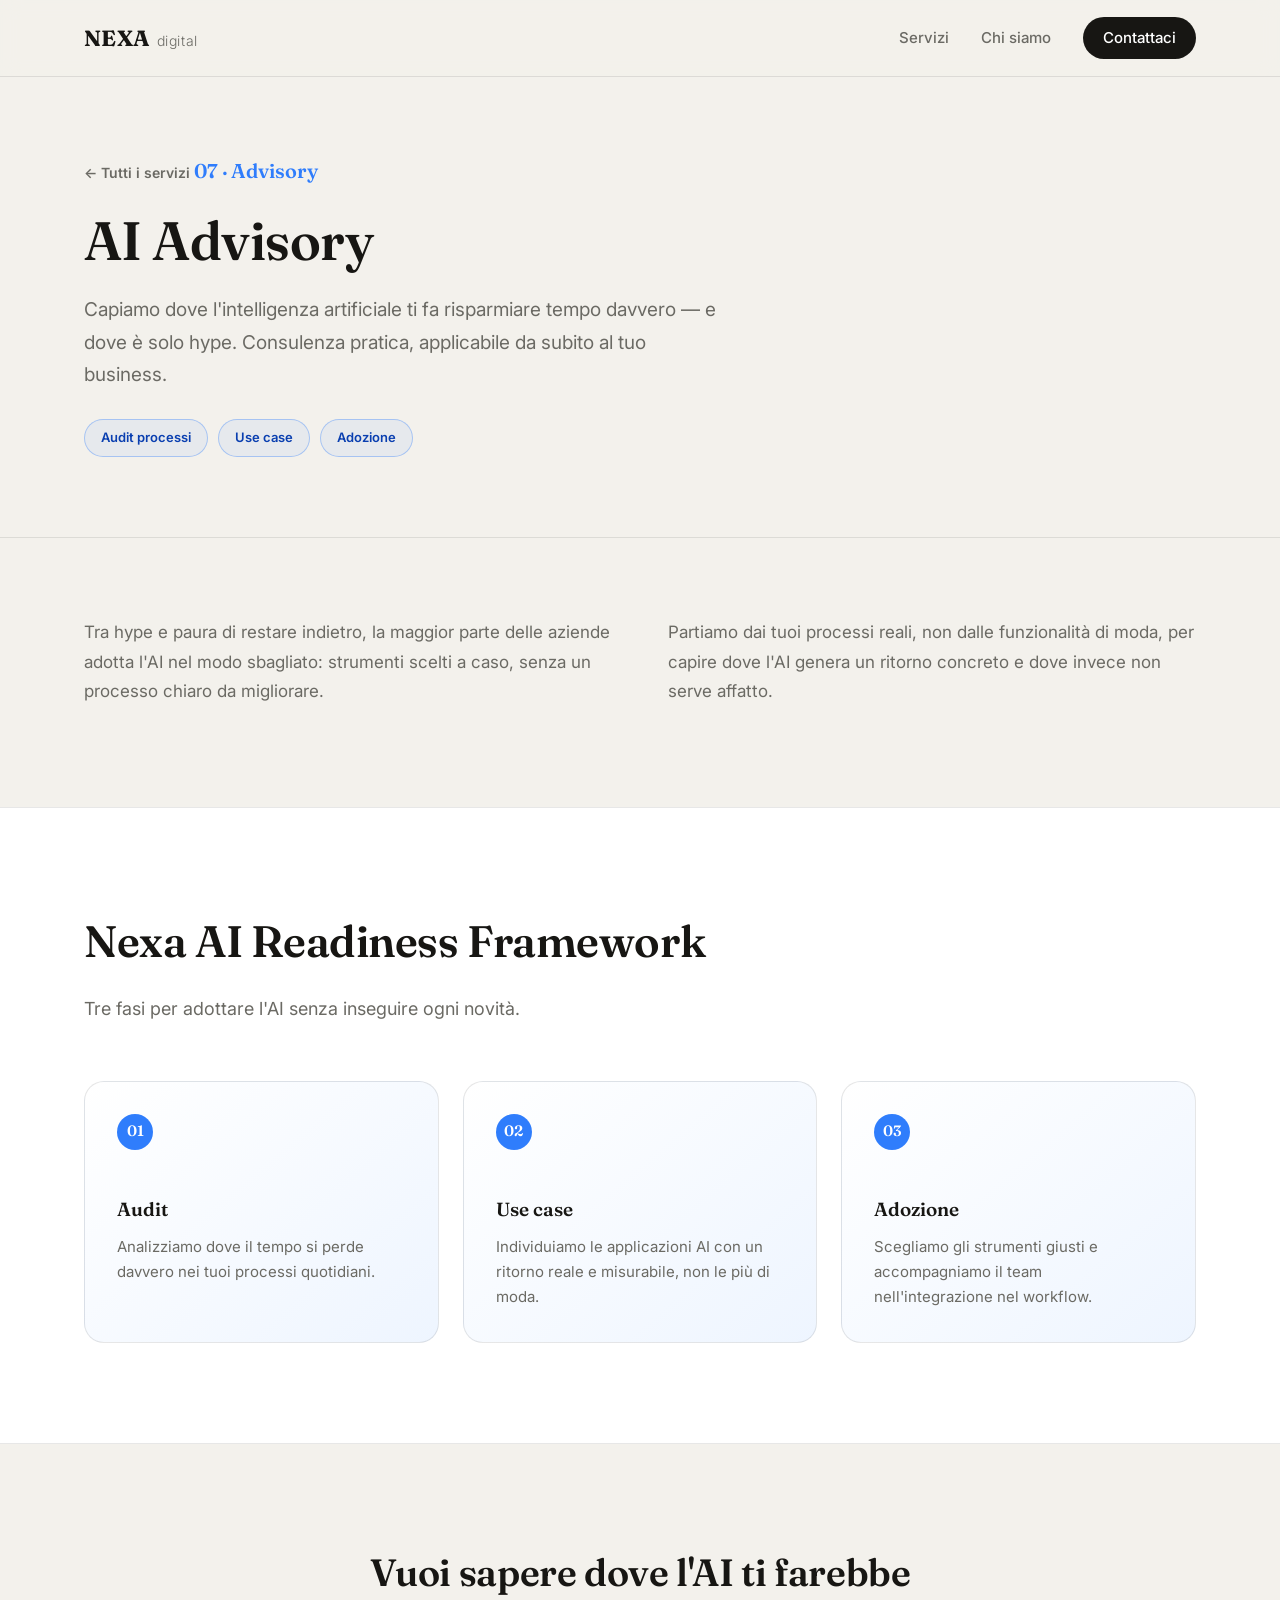
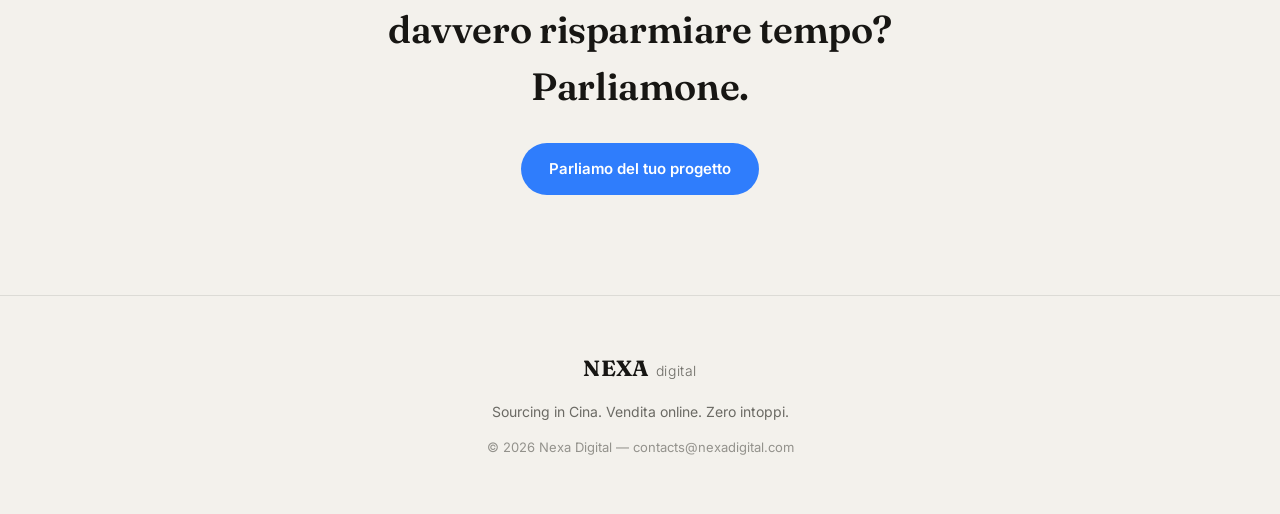
==== servizi/ai-advisory.html @ 4683d0ed "Blue palette, full-screen hero blob, and dedicated service pages Switch accent palette from orange t" ====
<!DOCTYPE html>
<html lang="it">
<head>
<meta charset="UTF-8">
<meta name="viewport" content="width=device-width, initial-scale=1.0">
<title>AI Advisory — Nexa Digital</title>
<meta name="description" content="Capiamo dove l'intelligenza artificiale ti fa risparmiare tempo davvero, e dove è solo hype. Scopri il Nexa AI Readiness Framework.">
<link rel="preconnect" href="https://fonts.googleapis.com">
<link rel="preconnect" href="https://fonts.gstatic.com" crossorigin>
<link href="https://fonts.googleapis.com/css2?family=Fraunces:opsz,wght@9..144,300;9..144,500;9..144,600;9..144,700&family=Inter:wght@300;400;500;600;700;800&display=swap" rel="stylesheet">
<link rel="stylesheet" href="../style.css">
</head>
<body>

<header class="site-header">
  <div class="container header-inner">
    <a href="../index.html" class="logo">
      <span class="logo-main">NEXA</span><span class="logo-sub">digital</span>
    </a>
    <nav class="nav">
      <a href="../index.html#servizi">Servizi</a>
      <a href="../index.html#chi-siamo">Chi siamo</a>
      <a href="../index.html#contatti" class="nav-cta">Contattaci</a>
    </nav>
    <button class="nav-toggle" aria-label="Apri menu" aria-expanded="false">
      <span></span><span></span><span></span>
    </button>
  </div>
</header>

<main>

  <section class="page-hero">
    <div class="container">
      <a href="../index.html#servizi" class="back-link">&larr; Tutti i servizi</a>
      <span class="service-num">07 · Advisory</span>
      <h1>AI Advisory</h1>
      <p class="page-hero-lead">Capiamo dove l'intelligenza artificiale ti fa risparmiare tempo davvero — e dove è solo hype. Consulenza pratica, applicabile da subito al tuo business.</p>
      <div class="service-tags">
        <span class="tag">Audit processi</span>
        <span class="tag">Use case</span>
        <span class="tag">Adozione</span>
      </div>
    </div>
  </section>

  <section class="intro">
    <div class="container intro-grid">
      <p>Tra hype e paura di restare indietro, la maggior parte delle aziende adotta l'AI nel modo sbagliato: strumenti scelti a caso, senza un processo chiaro da migliorare.</p>
      <p>Partiamo dai tuoi processi reali, non dalle funzionalità di moda, per capire dove l'AI genera un ritorno concreto e dove invece non serve affatto.</p>
    </div>
  </section>

  <section class="framework">
    <div class="container">
      <h2 class="framework-name">Nexa AI Readiness Framework</h2>
      <p class="framework-intro">Tre fasi per adottare l'AI senza inseguire ogni novità.</p>
      <div class="phase-grid">
        <div class="phase-card">
          <span class="phase-step">01</span>
          <h4>Audit</h4>
          <p>Analizziamo dove il tempo si perde davvero nei tuoi processi quotidiani.</p>
        </div>
        <div class="phase-card">
          <span class="phase-step">02</span>
          <h4>Use case</h4>
          <p>Individuiamo le applicazioni AI con un ritorno reale e misurabile, non le più di moda.</p>
        </div>
        <div class="phase-card">
          <span class="phase-step">03</span>
          <h4>Adozione</h4>
          <p>Scegliamo gli strumenti giusti e accompagniamo il team nell'integrazione nel workflow.</p>
        </div>
      </div>
    </div>
  </section>

  <section class="cta-band">
    <div class="container">
      <h2>Vuoi sapere dove l'AI ti farebbe davvero risparmiare tempo? Parliamone.</h2>
      <a href="../index.html#contatti" class="btn btn-primary">Parliamo del tuo progetto</a>
    </div>
  </section>

</main>

<footer class="site-footer">
  <div class="container footer-inner">
    <a href="../index.html" class="logo logo-footer">
      <span class="logo-main">NEXA</span><span class="logo-sub">digital</span>
    </a>
    <p class="footer-payoff">Sourcing in Cina. Vendita online. Zero intoppi.</p>
    <p class="footer-meta">© <span id="year"></span> Nexa Digital — contacts@nexadigital.com</p>
  </div>
</footer>

<script src="../script.js"></script>
</body>
</html>
---- style.css ----
:root {
  --bg: #f3f1ec;
  --bg-alt: #ffffff;
  --fg: #171613;
  --fg-muted: #6b6a64;
  --accent: #2f7dfc;
  --accent-2: #6fc3ff;
  --accent-3: #0a3fb0;
  --hero-bg: #071021;
  --border: rgba(23, 22, 19, 0.1);
  --serif: "Fraunces", serif;
  --sans: "Inter", sans-serif;
  --container: 1160px;
}

* { box-sizing: border-box; }

html { scroll-behavior: smooth; }

body {
  margin: 0;
  background: var(--bg);
  color: var(--fg);
  font-family: var(--sans);
  font-weight: 400;
  line-height: 1.5;
  -webkit-font-smoothing: antialiased;
  overflow-x: hidden;
}

.container {
  max-width: var(--container);
  margin: 0 auto;
  padding: 0 24px;
}

h1, h2, h3 {
  font-family: var(--serif);
  font-weight: 600;
  margin: 0;
  letter-spacing: -0.01em;
}

p { margin: 0; color: var(--fg-muted); }

a { color: inherit; text-decoration: none; }

.accent { color: var(--accent); }

.eyebrow {
  font-family: var(--sans);
  font-size: 13px;
  font-weight: 700;
  letter-spacing: 0.14em;
  text-transform: uppercase;
  color: var(--accent);
  margin: 0 0 16px;
}

.section-title {
  font-size: clamp(28px, 4vw, 42px);
  line-height: 1.15;
  max-width: 720px;
  margin-bottom: 0;
}

/* Header */

.site-header {
  position: fixed;
  top: 0;
  left: 0;
  right: 0;
  z-index: 100;
  background: rgba(243, 241, 236, 0.85);
  backdrop-filter: blur(10px);
  border-bottom: 1px solid var(--border);
  transition: background 0.3s ease, border-color 0.3s ease;
}

body.is-home .site-header:not(.scrolled) {
  background: transparent;
  border-bottom-color: transparent;
  backdrop-filter: none;
}

body.is-home .site-header:not(.scrolled) .logo-main,
body.is-home .site-header:not(.scrolled) .nav a:not(.nav-cta) {
  color: #fff;
}

body.is-home .site-header:not(.scrolled) .logo-sub {
  color: rgba(255, 255, 255, 0.65);
}

body.is-home .site-header:not(.scrolled) .nav-cta {
  background: #fff;
  color: var(--fg) !important;
}

body.is-home .site-header:not(.scrolled) .nav-toggle span {
  background: #fff;
}

.header-inner {
  display: flex;
  align-items: center;
  justify-content: space-between;
  height: 76px;
}

.logo {
  display: flex;
  align-items: baseline;
  gap: 6px;
}

.logo-main {
  font-family: var(--serif);
  font-weight: 700;
  font-size: 22px;
  letter-spacing: 0.02em;
}

.logo-sub {
  font-family: var(--sans);
  font-weight: 300;
  font-size: 14px;
  color: var(--fg-muted);
  letter-spacing: 0.04em;
}

.nav {
  display: flex;
  align-items: center;
  gap: 32px;
}

.nav a {
  font-size: 15px;
  font-weight: 500;
  color: var(--fg-muted);
  transition: color 0.2s ease;
}

.nav a:hover { opacity: 0.6; }

.nav-cta {
  color: #fff !important;
  background: var(--fg);
  padding: 10px 20px;
  border-radius: 999px;
  transition: background 0.2s ease;
}

.nav-cta:hover { background: var(--accent); }

.nav-toggle {
  display: none;
  flex-direction: column;
  justify-content: center;
  gap: 5px;
  width: 32px;
  height: 32px;
  background: none;
  border: none;
  cursor: pointer;
}

.nav-toggle span {
  display: block;
  height: 2px;
  background: var(--fg);
  border-radius: 2px;
}

/* Hero */

.hero {
  position: relative;
  min-height: 100vh;
  display: flex;
  align-items: center;
  overflow: hidden;
  background: var(--hero-bg);
  color: #fff;
}

.hero-bg {
  position: absolute;
  inset: 0;
  z-index: 0;
}

.hero-scrim {
  position: absolute;
  inset: 0;
  z-index: 1;
  background: linear-gradient(180deg, rgba(4, 9, 22, 0.35) 0%, rgba(4, 9, 22, 0.55) 55%, rgba(4, 9, 22, 0.85) 100%);
}

.hero-text {
  position: relative;
  z-index: 2;
  max-width: 680px;
  margin: 0 auto;
  padding: 150px 24px 100px;
}

.hero .eyebrow { color: var(--accent-2); }

.hero .accent { color: var(--accent-2); }

.hero h1 {
  font-size: clamp(38px, 5.4vw, 66px);
  line-height: 1.08;
  margin-bottom: 24px;
  color: #fff;
}

.hero-lead {
  font-size: 18px;
  max-width: 520px;
  margin-bottom: 36px;
  color: rgba(255, 255, 255, 0.78);
}

.hero-actions {
  display: flex;
  gap: 16px;
  flex-wrap: wrap;
}

.btn {
  display: inline-flex;
  align-items: center;
  padding: 15px 28px;
  border-radius: 999px;
  font-size: 15px;
  font-weight: 600;
  transition: transform 0.2s ease, background 0.2s ease, color 0.2s ease, border-color 0.2s ease;
}

.btn-primary {
  background: var(--accent);
  color: #fff;
}

.btn-primary:hover { transform: translateY(-2px); background: var(--accent-2); }

.btn-ghost {
  border: 1px solid rgba(255, 255, 255, 0.35);
  color: #fff;
}

.btn-ghost:hover { border-color: #fff; }

.blob {
  position: absolute;
  border-radius: 50%;
  filter: blur(70px);
  opacity: 0.75;
  mix-blend-mode: screen;
}

.blob-1 {
  width: 52vw;
  height: 52vw;
  background: var(--accent);
  top: -10vw;
  left: -10vw;
  animation: blob-move-1 16s ease-in-out infinite;
}

.blob-2 {
  width: 46vw;
  height: 46vw;
  background: var(--accent-2);
  bottom: -14vw;
  right: -8vw;
  animation: blob-move-2 19s ease-in-out infinite;
}

.blob-3 {
  width: 38vw;
  height: 38vw;
  background: var(--accent-3);
  top: 30%;
  left: 35%;
  animation: blob-move-3 22s ease-in-out infinite;
}

@keyframes blob-move-1 {
  0%, 100% { transform: translate(0, 0) scale(1); }
  50% { transform: translate(60px, 80px) scale(1.15); }
}

@keyframes blob-move-2 {
  0%, 100% { transform: translate(0, 0) scale(1); }
  50% { transform: translate(-50px, -60px) scale(1.1); }
}

@keyframes blob-move-3 {
  0%, 100% { transform: translate(0, 0) scale(1); }
  50% { transform: translate(-40px, 50px) scale(0.9); }
}

/* Marquee */

.marquee {
  border-top: 1px solid var(--border);
  overflow: hidden;
  padding: 22px 0;
  background: var(--fg);
}

.marquee-track {
  display: flex;
  align-items: center;
  gap: 20px;
  white-space: nowrap;
  width: max-content;
  animation: marquee-scroll 30s linear infinite;
  font-family: var(--serif);
  font-size: clamp(20px, 3vw, 30px);
  font-weight: 500;
  color: #fff;
}

.marquee-track .dot {
  color: var(--accent);
  font-family: var(--sans);
}

@keyframes marquee-scroll {
  from { transform: translateX(0); }
  to { transform: translateX(-50%); }
}

/* Services */

.services { padding: 120px 0; }

.services > .container { margin-bottom: 56px; }

.service-list {
  display: flex;
  flex-direction: column;
  gap: 20px;
  max-width: var(--container);
  margin: 0 auto;
  padding: 0 24px;
}

.service-card {
  display: grid;
  grid-template-columns: auto 1fr 1.2fr;
  gap: 32px;
  align-items: center;
  padding: 44px 48px;
  border-radius: 28px;
  border: 1px solid var(--border);
  background: linear-gradient(120deg, #ffffff 0%, #ffffff 45%, #e4f0ff 100%);
  transition: transform 0.25s ease, box-shadow 0.25s ease, border-color 0.25s ease;
}

.service-card:hover {
  transform: translateY(-4px);
  box-shadow: 0 20px 40px -24px rgba(10, 63, 176, 0.35);
  border-color: rgba(47, 125, 252, 0.35);
}

.service-num {
  font-family: var(--serif);
  font-size: 44px;
  font-weight: 600;
  color: var(--accent);
  line-height: 1;
}

.service-heading .eyebrow {
  display: flex;
  align-items: center;
  gap: 8px;
  margin-bottom: 14px;
}

.service-heading .eyebrow::before {
  content: "";
  width: 7px;
  height: 7px;
  border-radius: 50%;
  background: var(--accent);
  display: inline-block;
}

.service-heading h3 {
  font-size: clamp(24px, 2.6vw, 32px);
  line-height: 1.15;
}

.service-desc p {
  font-size: 16px;
  line-height: 1.7;
  margin-bottom: 20px;
}

.service-tags {
  display: flex;
  flex-wrap: wrap;
  gap: 10px;
}

.tag {
  font-size: 13px;
  font-weight: 600;
  color: var(--accent-3);
  border: 1px solid rgba(47, 125, 252, 0.35);
  background: rgba(47, 125, 252, 0.06);
  padding: 8px 16px;
  border-radius: 999px;
}

/* Service detail page */

.page-hero {
  padding: 160px 0 80px;
  border-bottom: 1px solid var(--border);
}

.back-link {
  display: inline-flex;
  align-items: center;
  gap: 8px;
  font-size: 14px;
  font-weight: 600;
  color: var(--fg-muted);
  margin-bottom: 28px;
}

.back-link:hover { color: var(--accent); }

.page-hero .service-num {
  font-size: 20px;
  margin-bottom: 16px;
}

.page-hero h1 {
  font-size: clamp(34px, 5vw, 54px);
  line-height: 1.1;
  max-width: 760px;
  margin-bottom: 24px;
}

.page-hero-lead {
  font-size: 19px;
  line-height: 1.7;
  max-width: 640px;
  margin-bottom: 28px;
}

.intro {
  padding: 80px 0;
}

.intro-grid {
  display: grid;
  grid-template-columns: 1fr 1fr;
  gap: 56px;
}

.intro-grid p {
  font-size: 17px;
  line-height: 1.75;
  margin-bottom: 20px;
}

.framework {
  padding: 100px 0;
  background: var(--bg-alt);
  border-top: 1px solid var(--border);
  border-bottom: 1px solid var(--border);
}

.framework-name {
  font-size: clamp(30px, 4vw, 44px);
  margin-bottom: 20px;
  max-width: 760px;
}

.framework-intro {
  font-size: 18px;
  line-height: 1.7;
  max-width: 640px;
  margin-bottom: 56px;
}

.phase-grid {
  display: grid;
  grid-template-columns: repeat(auto-fit, minmax(240px, 1fr));
  gap: 24px;
}

.phase-card {
  padding: 32px;
  border-radius: 20px;
  border: 1px solid var(--border);
  background: linear-gradient(140deg, #ffffff 0%, #eef5ff 100%);
}

.phase-step {
  display: inline-flex;
  align-items: center;
  justify-content: center;
  width: 36px;
  height: 36px;
  border-radius: 50%;
  background: var(--accent);
  color: #fff;
  font-family: var(--serif);
  font-weight: 600;
  font-size: 15px;
  margin-bottom: 20px;
}

.phase-card h4 {
  font-family: var(--serif);
  font-size: 19px;
  font-weight: 600;
  margin-bottom: 12px;
  color: var(--fg);
}

.phase-card p {
  font-size: 15px;
  line-height: 1.65;
}

.cta-band {
  padding: 100px 0;
  text-align: center;
}

.cta-band h2 {
  font-size: clamp(26px, 3.6vw, 38px);
  margin-bottom: 28px;
  max-width: 620px;
  margin-left: auto;
  margin-right: auto;
}

/* About */

.about {
  padding: 120px 0;
  background: var(--bg-alt);
  border-top: 1px solid var(--border);
  border-bottom: 1px solid var(--border);
}

.about-grid {
  display: grid;
  grid-template-columns: 0.9fr 1.1fr;
  gap: 56px;
  align-items: center;
}

.about-media {
  border-radius: 20px;
  overflow: hidden;
  aspect-ratio: 4 / 3;
}

.about-media img {
  width: 100%;
  height: 100%;
  object-fit: cover;
  display: block;
}

.about-copy { max-width: 520px; }

.about-lead {
  font-size: 19px;
  line-height: 1.7;
  color: var(--fg-muted);
}

/* Contact */

.contact { padding: 140px 0; text-align: center; }

.contact-inner {
  display: flex;
  flex-direction: column;
  align-items: center;
}

.contact .eyebrow, .contact .section-title { text-align: center; margin-left: auto; margin-right: auto; }

.contact-lead {
  font-size: 18px;
  max-width: 480px;
  margin: 20px 0 36px;
}

.contact-email {
  font-family: var(--serif);
  font-size: clamp(28px, 5vw, 44px);
  font-weight: 600;
  border-bottom: 2px solid var(--accent);
  padding-bottom: 6px;
  transition: color 0.2s ease;
}

.contact-email:hover { color: var(--accent); }

.social-row {
  display: flex;
  gap: 20px;
  margin-top: 48px;
}

.social-icon {
  display: flex;
  align-items: center;
  justify-content: center;
  width: 44px;
  height: 44px;
  border: 1px solid var(--border);
  border-radius: 50%;
  color: var(--fg-muted);
}

.social-icon svg { width: 18px; height: 18px; }

/* Footer */

.site-footer {
  padding: 56px 0;
  border-top: 1px solid var(--border);
}

.footer-inner {
  display: flex;
  flex-direction: column;
  align-items: center;
  gap: 16px;
  text-align: center;
}

.logo-footer { justify-content: center; }

.footer-payoff {
  font-size: 14px;
  color: var(--fg-muted);
}

.footer-meta {
  font-size: 13px;
  color: var(--fg-muted);
  opacity: 0.7;
}

/* Reveal animation */

.reveal {
  opacity: 0;
  transform: translateY(16px);
  transition: opacity 0.6s ease, transform 0.6s ease;
}

.reveal.is-visible {
  opacity: 1;
  transform: translateY(0);
}

/* Responsive */

@media (max-width: 900px) {
  .service-card {
    grid-template-columns: auto 1fr;
  }

  .service-desc { grid-column: 1 / -1; }

  .about-grid { grid-template-columns: 1fr; }
  .intro-grid { grid-template-columns: 1fr; gap: 12px; }
}

@media (max-width: 720px) {
  .nav {
    position: fixed;
    top: 76px;
    left: 0;
    right: 0;
    bottom: 0;
    flex-direction: column;
    justify-content: center;
    align-items: center;
    gap: 32px;
    background: var(--bg);
    transform: translateX(100%);
    transition: transform 0.3s ease;
  }

  .nav.is-open { transform: translateX(0); }

  .nav a { font-size: 20px; }

  .nav-toggle { display: flex; }

  .hero-text { padding: 120px 24px 80px; }
  .services, .about { padding: 80px 0; }
  .contact { padding: 90px 0; }

  .service-card {
    grid-template-columns: 1fr;
    gap: 16px;
  }

  .service-desc { grid-column: auto; }
}
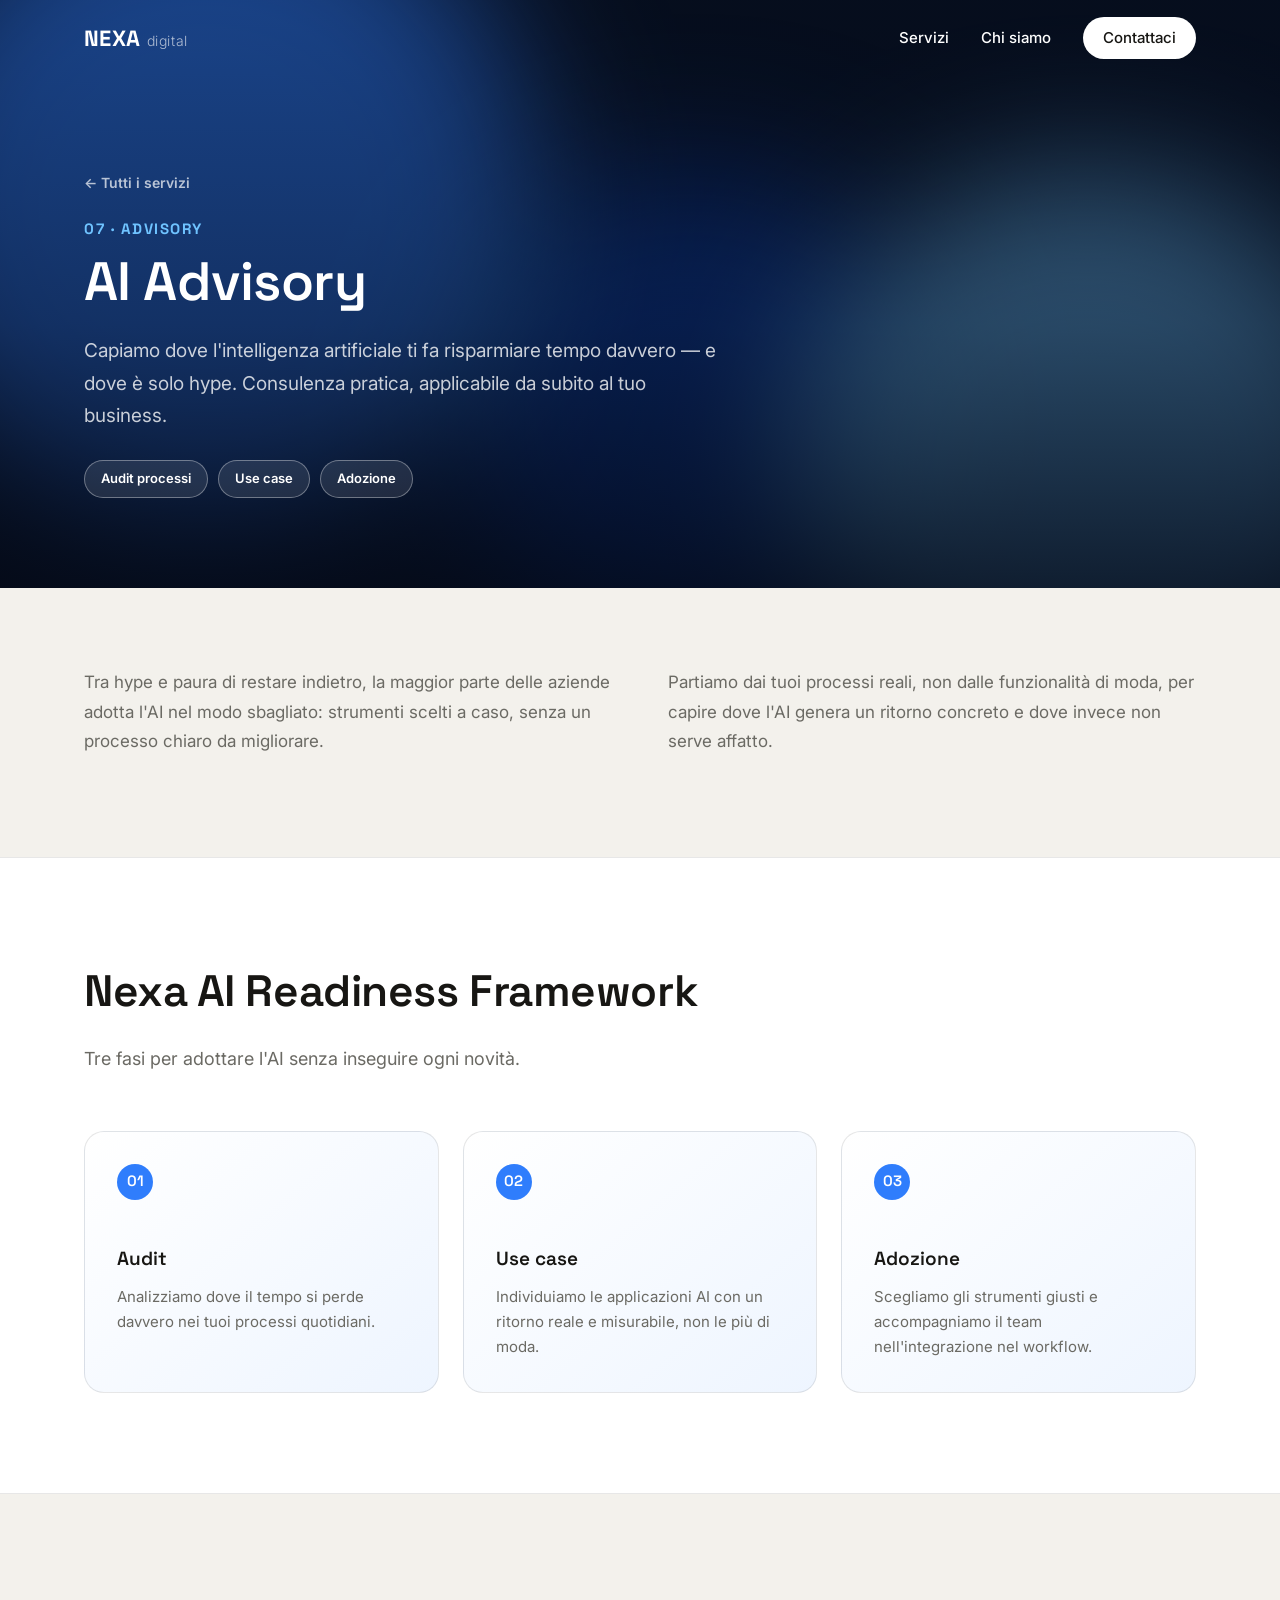
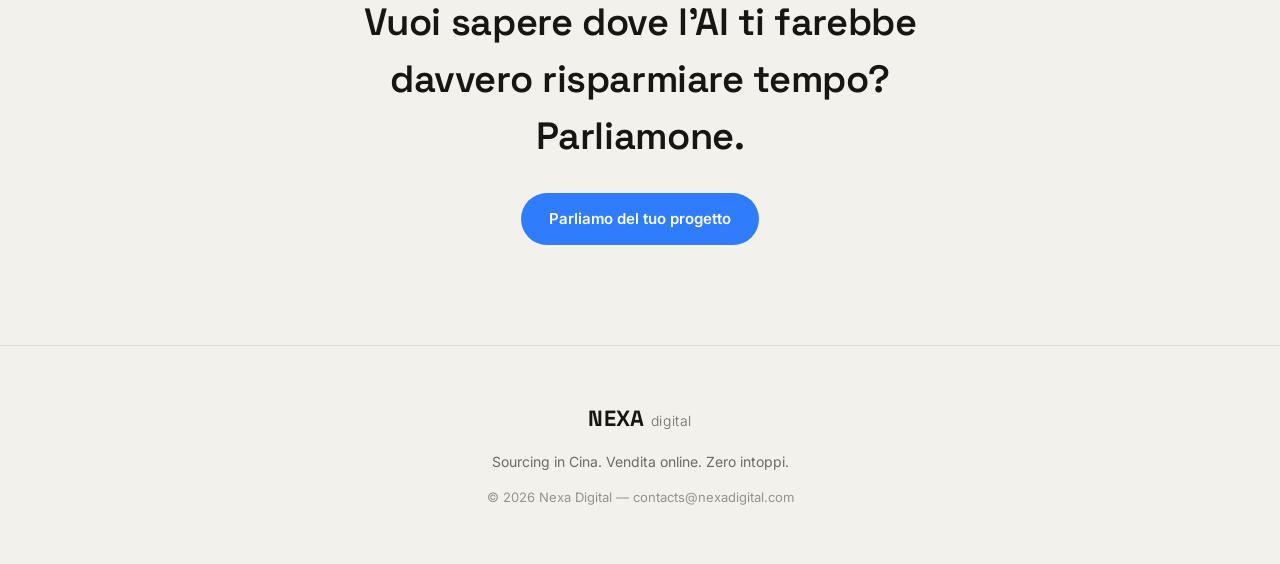
==== commit 25f9a6fe: "Switch headings to Space Grotesk and extend blob to all heroes Replace Fraunces with Space Grotesk f" ====
--- a/servizi/ai-advisory.html
+++ b/servizi/ai-advisory.html
@@ -7,7 +7,7 @@
 <meta name="description" content="Capiamo dove l'intelligenza artificiale ti fa risparmiare tempo davvero, e dove è solo hype. Scopri il Nexa AI Readiness Framework.">
 <link rel="preconnect" href="https://fonts.googleapis.com">
 <link rel="preconnect" href="https://fonts.gstatic.com" crossorigin>
-<link href="https://fonts.googleapis.com/css2?family=Fraunces:opsz,wght@9..144,300;9..144,500;9..144,600;9..144,700&family=Inter:wght@300;400;500;600;700;800&display=swap" rel="stylesheet">
+<link href="https://fonts.googleapis.com/css2?family=Space+Grotesk:wght@400;500;600;700&family=Inter:wght@300;400;500;600;700;800&display=swap" rel="stylesheet">
 <link rel="stylesheet" href="../style.css">
 </head>
 <body>
@@ -31,6 +31,12 @@
 <main>
 
   <section class="page-hero">
+    <div class="hero-bg" aria-hidden="true">
+      <div class="blob blob-1"></div>
+      <div class="blob blob-2"></div>
+      <div class="blob blob-3"></div>
+    </div>
+    <div class="hero-scrim" aria-hidden="true"></div>
     <div class="container">
       <a href="../index.html#servizi" class="back-link">&larr; Tutti i servizi</a>
       <span class="service-num">07 · Advisory</span>
--- a/style.css
+++ b/style.css
@@ -8,7 +8,7 @@
   --accent-3: #0a3fb0;
   --hero-bg: #071021;
   --border: rgba(23, 22, 19, 0.1);
-  --serif: "Fraunces", serif;
+  --display: "Space Grotesk", sans-serif;
   --sans: "Inter", sans-serif;
   --container: 1160px;
 }
@@ -35,7 +35,7 @@
 }
 
 h1, h2, h3 {
-  font-family: var(--serif);
+  font-family: var(--display);
   font-weight: 600;
   margin: 0;
   letter-spacing: -0.01em;
@@ -78,27 +78,27 @@
   transition: background 0.3s ease, border-color 0.3s ease;
 }
 
-body.is-home .site-header:not(.scrolled) {
+.site-header:not(.scrolled) {
   background: transparent;
   border-bottom-color: transparent;
   backdrop-filter: none;
 }
 
-body.is-home .site-header:not(.scrolled) .logo-main,
-body.is-home .site-header:not(.scrolled) .nav a:not(.nav-cta) {
-  color: #fff;
-}
-
-body.is-home .site-header:not(.scrolled) .logo-sub {
+.site-header:not(.scrolled) .logo-main,
+.site-header:not(.scrolled) .nav a:not(.nav-cta) {
+  color: #fff;
+}
+
+.site-header:not(.scrolled) .logo-sub {
   color: rgba(255, 255, 255, 0.65);
 }
 
-body.is-home .site-header:not(.scrolled) .nav-cta {
+.site-header:not(.scrolled) .nav-cta {
   background: #fff;
   color: var(--fg) !important;
 }
 
-body.is-home .site-header:not(.scrolled) .nav-toggle span {
+.site-header:not(.scrolled) .nav-toggle span {
   background: #fff;
 }
 
@@ -116,7 +116,7 @@
 }
 
 .logo-main {
-  font-family: var(--serif);
+  font-family: var(--display);
   font-weight: 700;
   font-size: 22px;
   letter-spacing: 0.02em;
@@ -176,14 +176,19 @@
 
 /* Hero */
 
-.hero {
+.hero,
+.page-hero {
   position: relative;
-  min-height: 100vh;
-  display: flex;
-  align-items: center;
   overflow: hidden;
   background: var(--hero-bg);
   color: #fff;
+}
+
+.hero {
+  min-height: 100vh;
+  display: flex;
+  flex-direction: column;
+  justify-content: center;
 }
 
 .hero-bg {
@@ -199,12 +204,15 @@
   background: linear-gradient(180deg, rgba(4, 9, 22, 0.35) 0%, rgba(4, 9, 22, 0.55) 55%, rgba(4, 9, 22, 0.85) 100%);
 }
 
-.hero-text {
+.hero > .container,
+.page-hero > .container {
   position: relative;
   z-index: 2;
+}
+
+.hero-text {
   max-width: 680px;
-  margin: 0 auto;
-  padding: 150px 24px 100px;
+  padding: 150px 0 100px;
 }
 
 .hero .eyebrow { color: var(--accent-2); }
@@ -321,7 +329,7 @@
   white-space: nowrap;
   width: max-content;
   animation: marquee-scroll 30s linear infinite;
-  font-family: var(--serif);
+  font-family: var(--display);
   font-size: clamp(20px, 3vw, 30px);
   font-weight: 500;
   color: #fff;
@@ -371,7 +379,7 @@
 }
 
 .service-num {
-  font-family: var(--serif);
+  font-family: var(--display);
   font-size: 44px;
   font-weight: 600;
   color: var(--accent);
@@ -421,11 +429,23 @@
   border-radius: 999px;
 }
 
+.card-cta {
+  display: inline-flex;
+  align-items: center;
+  gap: 6px;
+  margin-top: 22px;
+  font-size: 14px;
+  font-weight: 700;
+  color: var(--accent);
+  transition: gap 0.2s ease;
+}
+
+.service-card:hover .card-cta { gap: 10px; }
+
 /* Service detail page */
 
 .page-hero {
-  padding: 160px 0 80px;
-  border-bottom: 1px solid var(--border);
+  padding: 170px 0 90px;
 }
 
 .back-link {
@@ -434,14 +454,19 @@
   gap: 8px;
   font-size: 14px;
   font-weight: 600;
-  color: var(--fg-muted);
+  color: rgba(255, 255, 255, 0.7);
   margin-bottom: 28px;
 }
 
-.back-link:hover { color: var(--accent); }
+.back-link:hover { color: #fff; }
 
 .page-hero .service-num {
-  font-size: 20px;
+  display: block;
+  font-size: 15px;
+  font-weight: 700;
+  letter-spacing: 0.1em;
+  text-transform: uppercase;
+  color: var(--accent-2);
   margin-bottom: 16px;
 }
 
@@ -450,6 +475,7 @@
   line-height: 1.1;
   max-width: 760px;
   margin-bottom: 24px;
+  color: #fff;
 }
 
 .page-hero-lead {
@@ -457,6 +483,13 @@
   line-height: 1.7;
   max-width: 640px;
   margin-bottom: 28px;
+  color: rgba(255, 255, 255, 0.78);
+}
+
+.page-hero .tag {
+  color: #fff;
+  border-color: rgba(255, 255, 255, 0.35);
+  background: rgba(255, 255, 255, 0.1);
 }
 
 .intro {
@@ -517,14 +550,14 @@
   border-radius: 50%;
   background: var(--accent);
   color: #fff;
-  font-family: var(--serif);
+  font-family: var(--display);
   font-weight: 600;
   font-size: 15px;
   margin-bottom: 20px;
 }
 
 .phase-card h4 {
-  font-family: var(--serif);
+  font-family: var(--display);
   font-size: 19px;
   font-weight: 600;
   margin-bottom: 12px;
@@ -566,17 +599,16 @@
 }
 
 .about-media {
+  position: relative;
   border-radius: 20px;
   overflow: hidden;
   aspect-ratio: 4 / 3;
-}
-
-.about-media img {
-  width: 100%;
-  height: 100%;
-  object-fit: cover;
-  display: block;
-}
+  background: var(--hero-bg);
+}
+
+.about-media .blob-1 { width: 75%; height: 75%; top: -18%; left: -12%; }
+.about-media .blob-2 { width: 65%; height: 65%; bottom: -20%; right: -10%; }
+.about-media .blob-3 { width: 55%; height: 55%; top: 30%; left: 32%; }
 
 .about-copy { max-width: 520px; }
 
@@ -605,7 +637,7 @@
 }
 
 .contact-email {
-  font-family: var(--serif);
+  font-family: var(--display);
   font-size: clamp(28px, 5vw, 44px);
   font-weight: 600;
   border-bottom: 2px solid var(--accent);
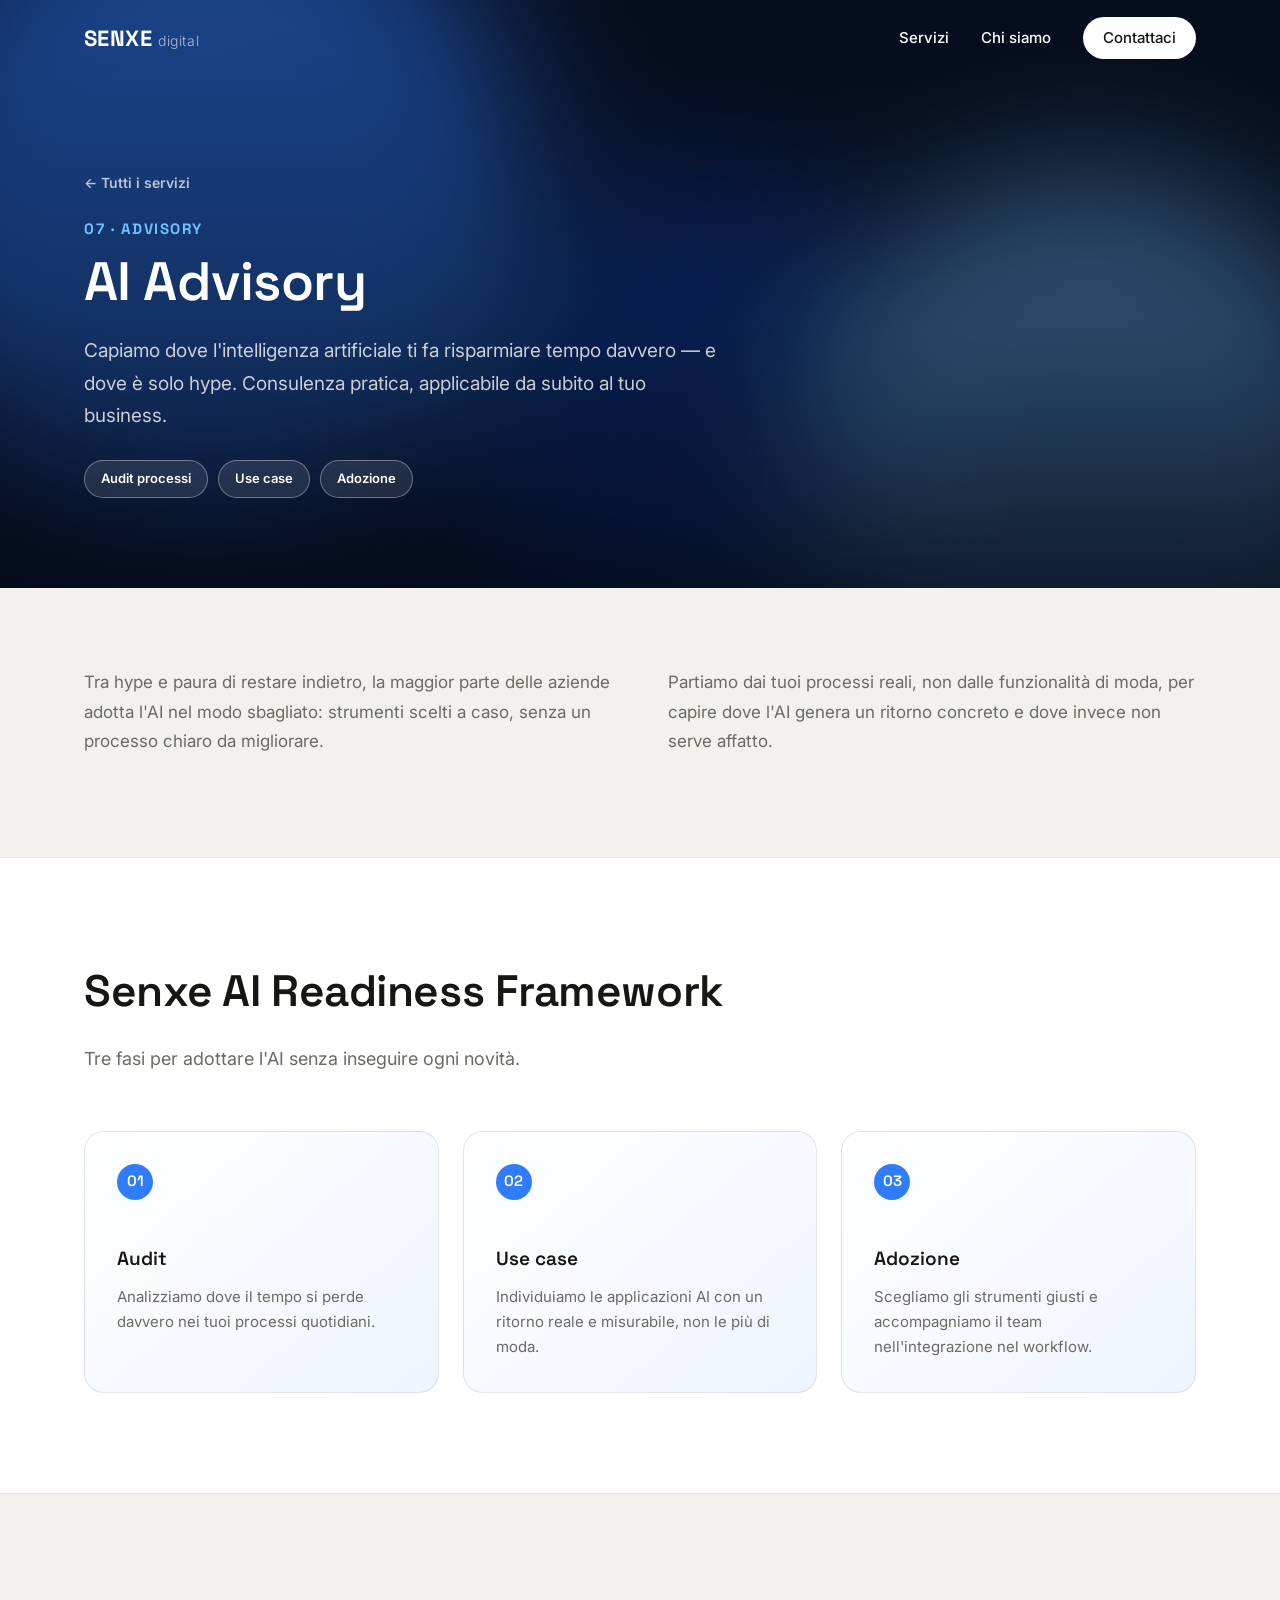
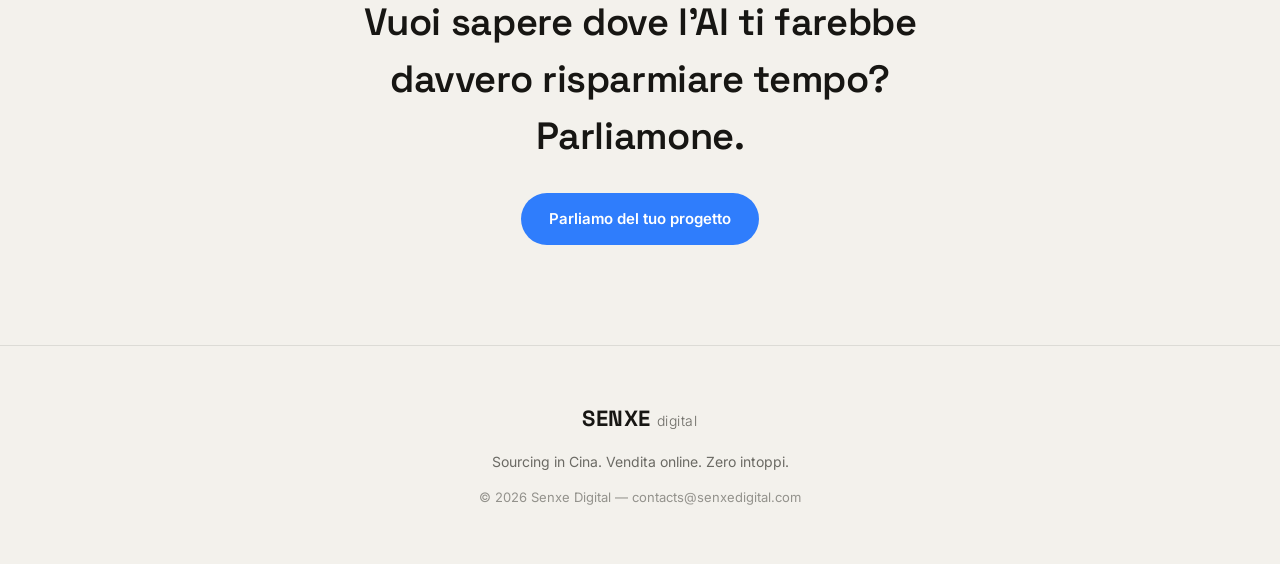
==== commit dc3a95c4: "Rebrand Nexa Digital to Senxe Digital Update brand name, logo, and email domain across site and all " ====
--- a/servizi/ai-advisory.html
+++ b/servizi/ai-advisory.html
@@ -3,8 +3,8 @@
 <head>
 <meta charset="UTF-8">
 <meta name="viewport" content="width=device-width, initial-scale=1.0">
-<title>AI Advisory — Nexa Digital</title>
-<meta name="description" content="Capiamo dove l'intelligenza artificiale ti fa risparmiare tempo davvero, e dove è solo hype. Scopri il Nexa AI Readiness Framework.">
+<title>AI Advisory — Senxe Digital</title>
+<meta name="description" content="Capiamo dove l'intelligenza artificiale ti fa risparmiare tempo davvero, e dove è solo hype. Scopri il Senxe AI Readiness Framework.">
 <link rel="preconnect" href="https://fonts.googleapis.com">
 <link rel="preconnect" href="https://fonts.gstatic.com" crossorigin>
 <link href="https://fonts.googleapis.com/css2?family=Space+Grotesk:wght@400;500;600;700&family=Inter:wght@300;400;500;600;700;800&display=swap" rel="stylesheet">
@@ -15,7 +15,7 @@
 <header class="site-header">
   <div class="container header-inner">
     <a href="../index.html" class="logo">
-      <span class="logo-main">NEXA</span><span class="logo-sub">digital</span>
+      <span class="logo-main">SENXE</span><span class="logo-sub">digital</span>
     </a>
     <nav class="nav">
       <a href="../index.html#servizi">Servizi</a>
@@ -59,7 +59,7 @@
 
   <section class="framework">
     <div class="container">
-      <h2 class="framework-name">Nexa AI Readiness Framework</h2>
+      <h2 class="framework-name">Senxe AI Readiness Framework</h2>
       <p class="framework-intro">Tre fasi per adottare l'AI senza inseguire ogni novità.</p>
       <div class="phase-grid">
         <div class="phase-card">
@@ -93,10 +93,10 @@
 <footer class="site-footer">
   <div class="container footer-inner">
     <a href="../index.html" class="logo logo-footer">
-      <span class="logo-main">NEXA</span><span class="logo-sub">digital</span>
+      <span class="logo-main">SENXE</span><span class="logo-sub">digital</span>
     </a>
     <p class="footer-payoff">Sourcing in Cina. Vendita online. Zero intoppi.</p>
-    <p class="footer-meta">© <span id="year"></span> Nexa Digital — contacts@nexadigital.com</p>
+    <p class="footer-meta">© <span id="year"></span> Senxe Digital — contacts@senxedigital.com</p>
   </div>
 </footer>
 
--- a/style.css
+++ b/style.css
@@ -188,7 +188,7 @@
   min-height: 100vh;
   display: flex;
   flex-direction: column;
-  justify-content: center;
+  justify-content: flex-start;
 }
 
 .hero-bg {
@@ -212,7 +212,9 @@
 
 .hero-text {
   max-width: 680px;
-  padding: 150px 0 100px;
+  margin: 0 auto;
+  padding: 200px 0 100px;
+  text-align: center;
 }
 
 .hero .eyebrow { color: var(--accent-2); }
@@ -229,12 +231,13 @@
 .hero-lead {
   font-size: 18px;
   max-width: 520px;
-  margin-bottom: 36px;
+  margin: 0 auto 36px;
   color: rgba(255, 255, 255, 0.78);
 }
 
 .hero-actions {
   display: flex;
+  justify-content: center;
   gap: 16px;
   flex-wrap: wrap;
 }
@@ -591,26 +594,7 @@
   border-bottom: 1px solid var(--border);
 }
 
-.about-grid {
-  display: grid;
-  grid-template-columns: 0.9fr 1.1fr;
-  gap: 56px;
-  align-items: center;
-}
-
-.about-media {
-  position: relative;
-  border-radius: 20px;
-  overflow: hidden;
-  aspect-ratio: 4 / 3;
-  background: var(--hero-bg);
-}
-
-.about-media .blob-1 { width: 75%; height: 75%; top: -18%; left: -12%; }
-.about-media .blob-2 { width: 65%; height: 65%; bottom: -20%; right: -10%; }
-.about-media .blob-3 { width: 55%; height: 55%; top: 30%; left: 32%; }
-
-.about-copy { max-width: 520px; }
+.about-copy { max-width: 680px; }
 
 .about-lead {
   font-size: 19px;
@@ -716,7 +700,6 @@
 
   .service-desc { grid-column: 1 / -1; }
 
-  .about-grid { grid-template-columns: 1fr; }
   .intro-grid { grid-template-columns: 1fr; gap: 12px; }
 }
 
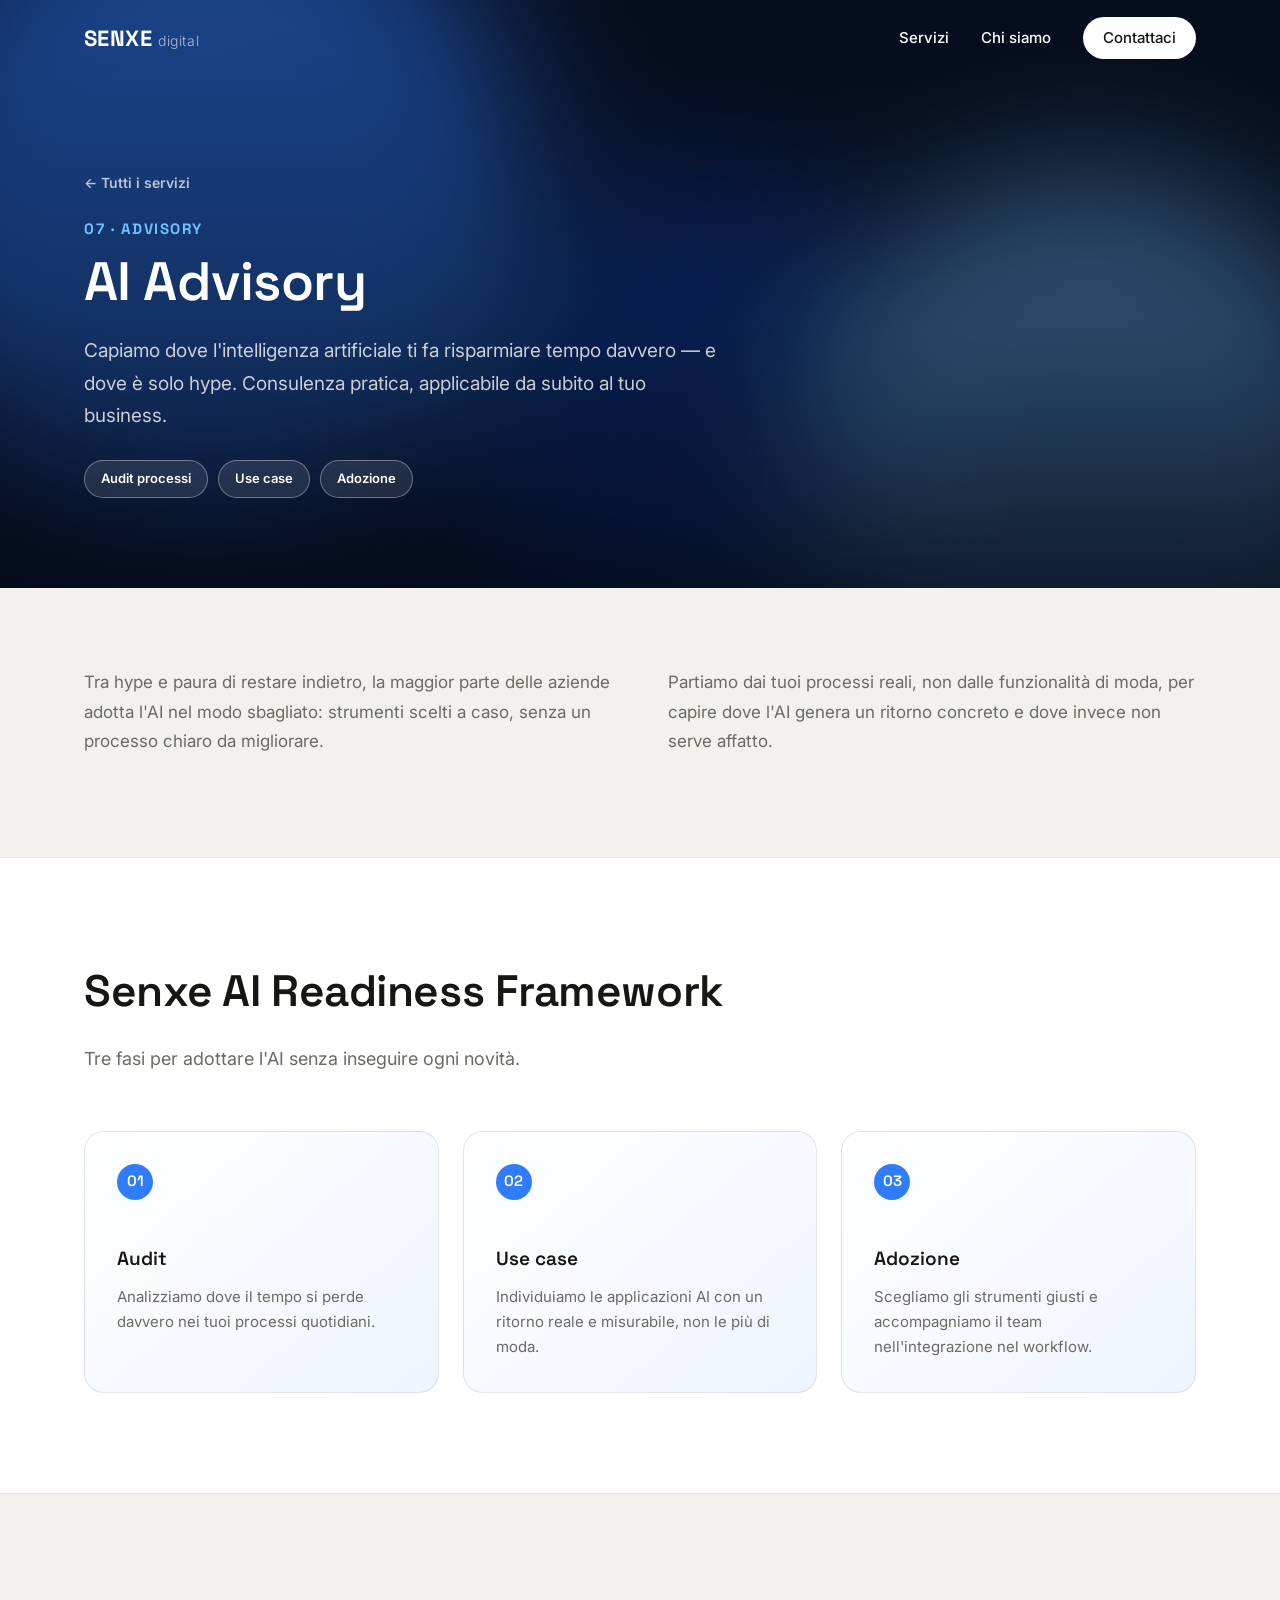
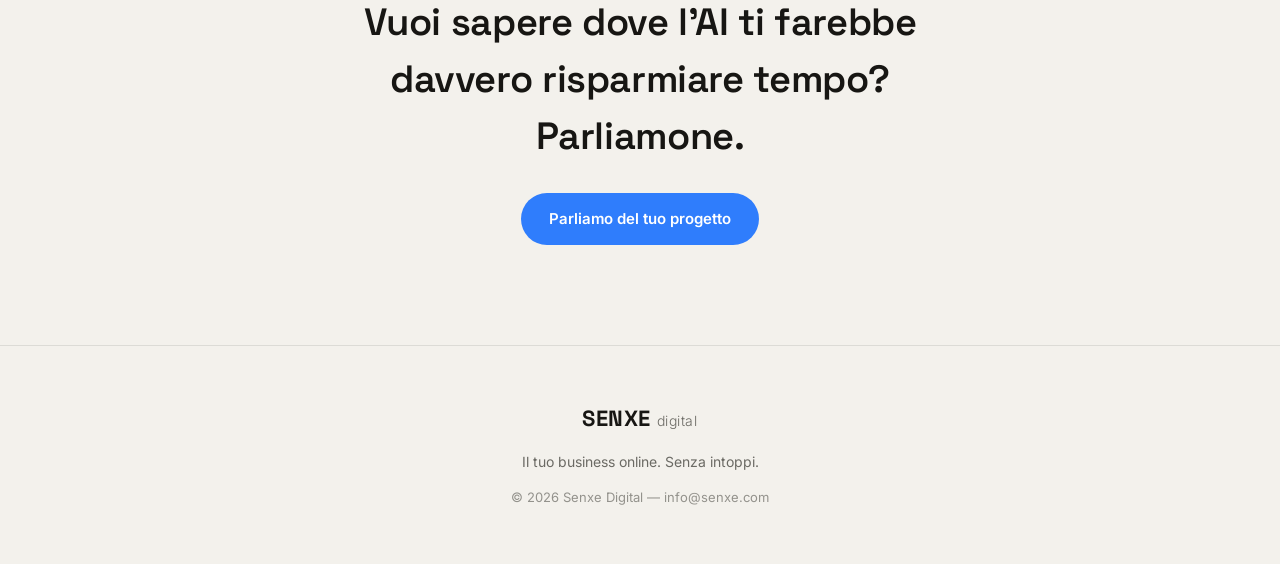
==== commit 7a89b72e: "Reposition Senxe Digital as digital-only vertical agency Drop sourcing and social media from nav (fi" ====
--- a/servizi/ai-advisory.html
+++ b/servizi/ai-advisory.html
@@ -95,8 +95,8 @@
     <a href="../index.html" class="logo logo-footer">
       <span class="logo-main">SENXE</span><span class="logo-sub">digital</span>
     </a>
-    <p class="footer-payoff">Sourcing in Cina. Vendita online. Zero intoppi.</p>
-    <p class="footer-meta">© <span id="year"></span> Senxe Digital — contacts@senxedigital.com</p>
+    <p class="footer-payoff">Il tuo business online. Senza intoppi.</p>
+    <p class="footer-meta">© <span id="year"></span> Senxe Digital — info@senxe.com</p>
   </div>
 </footer>
 
--- a/style.css
+++ b/style.css
@@ -649,6 +649,213 @@
 }
 
 .social-icon svg { width: 18px; height: 18px; }
+
+.social-icon:hover { color: var(--accent); border-color: var(--accent); }
+
+/* Lead qualification quiz */
+
+.lead-quiz {
+  width: 100%;
+  max-width: 560px;
+  margin: 12px auto 40px;
+  background: var(--bg-alt);
+  border: 1px solid var(--border);
+  border-radius: 20px;
+  padding: 32px 28px;
+  text-align: left;
+  box-shadow: 0 20px 50px rgba(23, 22, 19, 0.06);
+}
+
+.quiz-progress {
+  height: 4px;
+  background: var(--border);
+  border-radius: 999px;
+  overflow: hidden;
+  margin-bottom: 24px;
+}
+
+.quiz-progress-bar {
+  display: block;
+  height: 100%;
+  width: 20%;
+  background: var(--accent);
+  border-radius: 999px;
+  transition: width 0.35s ease;
+}
+
+.quiz-step { display: none; }
+.quiz-step.is-active { display: block; animation: quizFade 0.35s ease; }
+
+@keyframes quizFade {
+  from { opacity: 0; transform: translateY(6px); }
+  to   { opacity: 1; transform: translateY(0); }
+}
+
+.quiz-question {
+  font-family: var(--display);
+  font-size: 20px;
+  font-weight: 600;
+  color: var(--fg);
+  margin: 0 0 6px;
+}
+
+.quiz-hint {
+  font-family: var(--sans);
+  font-size: 13px;
+  font-weight: 400;
+  color: var(--fg-muted);
+}
+
+.quiz-options { display: flex; flex-direction: column; gap: 10px; margin-top: 16px; }
+
+.quiz-option {
+  position: relative;
+  display: flex;
+  flex-direction: column;
+  gap: 3px;
+  width: 100%;
+  font-family: var(--sans);
+  text-align: left;
+  padding: 13px 40px 13px 16px;
+  border: 1px solid var(--border);
+  border-radius: 14px;
+  background: var(--bg);
+  color: var(--fg);
+  cursor: pointer;
+  transition: border-color 0.2s ease, background 0.2s ease, transform 0.15s ease;
+}
+
+.quiz-option:hover {
+  border-color: var(--accent);
+  background: #fff;
+  transform: translateY(-1px);
+}
+
+.quiz-option:active { transform: translateY(0); }
+
+.quiz-option-label {
+  font-size: 15px;
+  font-weight: 500;
+  color: var(--fg);
+}
+
+.quiz-option-impact {
+  font-size: 13px;
+  font-weight: 400;
+  color: var(--fg-muted);
+  line-height: 1.4;
+}
+
+.quiz-option.is-selected {
+  border-color: var(--accent);
+  background: rgba(47, 125, 252, 0.07);
+  box-shadow: inset 0 0 0 1px var(--accent);
+}
+
+.quiz-option.is-selected .quiz-option-impact { color: var(--accent-3); }
+
+.quiz-option.is-selected::after {
+  content: "✓";
+  position: absolute;
+  right: 14px;
+  top: 14px;
+  color: var(--accent);
+  font-weight: 600;
+  font-size: 14px;
+}
+
+.quiz-continue {
+  width: 100%;
+  margin-top: 18px;
+  opacity: 0.35;
+  pointer-events: none;
+  transition: opacity 0.2s ease;
+}
+.quiz-continue.is-enabled { opacity: 1; pointer-events: auto; }
+
+.quiz-result-title {
+  font-family: var(--display);
+  font-size: 22px;
+  font-weight: 600;
+  color: var(--fg);
+  margin: 0 0 10px;
+}
+
+.quiz-result-text {
+  font-family: var(--sans);
+  font-size: 15px;
+  color: var(--fg-muted);
+  margin: 0 0 22px;
+  line-height: 1.5;
+}
+
+.quiz-form { display: flex; flex-direction: column; gap: 14px; }
+
+.quiz-form-sub {
+  font-size: 13px;
+  color: var(--fg-muted);
+  margin: -8px 0 4px;
+}
+
+.quiz-field { display: flex; flex-direction: column; gap: 6px; }
+
+.quiz-field-label {
+  font-size: 13px;
+  font-weight: 500;
+  color: var(--fg-muted);
+}
+
+.quiz-field input,
+.quiz-field textarea {
+  font-family: var(--sans);
+  font-size: 15px;
+  padding: 12px 14px;
+  border: 1px solid var(--border);
+  border-radius: 12px;
+  background: var(--bg);
+  color: var(--fg);
+  resize: vertical;
+}
+
+.quiz-field input:focus,
+.quiz-field textarea:focus {
+  outline: none;
+  border-color: var(--accent);
+  background: #fff;
+}
+
+.quiz-cta { width: 100%; margin-top: 4px; }
+
+.quiz-confirmation { display: none; text-align: center; padding: 8px 0 4px; }
+.quiz-confirmation.is-visible { display: block; }
+
+.quiz-confirmation-title {
+  font-family: var(--display);
+  font-size: 20px;
+  font-weight: 600;
+  margin: 0 0 8px;
+}
+
+.quiz-confirmation-text {
+  font-size: 14px;
+  color: var(--fg-muted);
+  line-height: 1.5;
+  margin: 0;
+}
+
+.quiz-manual-link { color: var(--accent); text-decoration: underline; }
+
+.quiz-restart {
+  display: block;
+  margin: 14px auto 0;
+  background: none;
+  border: none;
+  color: var(--fg-muted);
+  font-size: 13px;
+  text-decoration: underline;
+  cursor: pointer;
+  font-family: var(--sans);
+}
 
 /* Footer */
 
